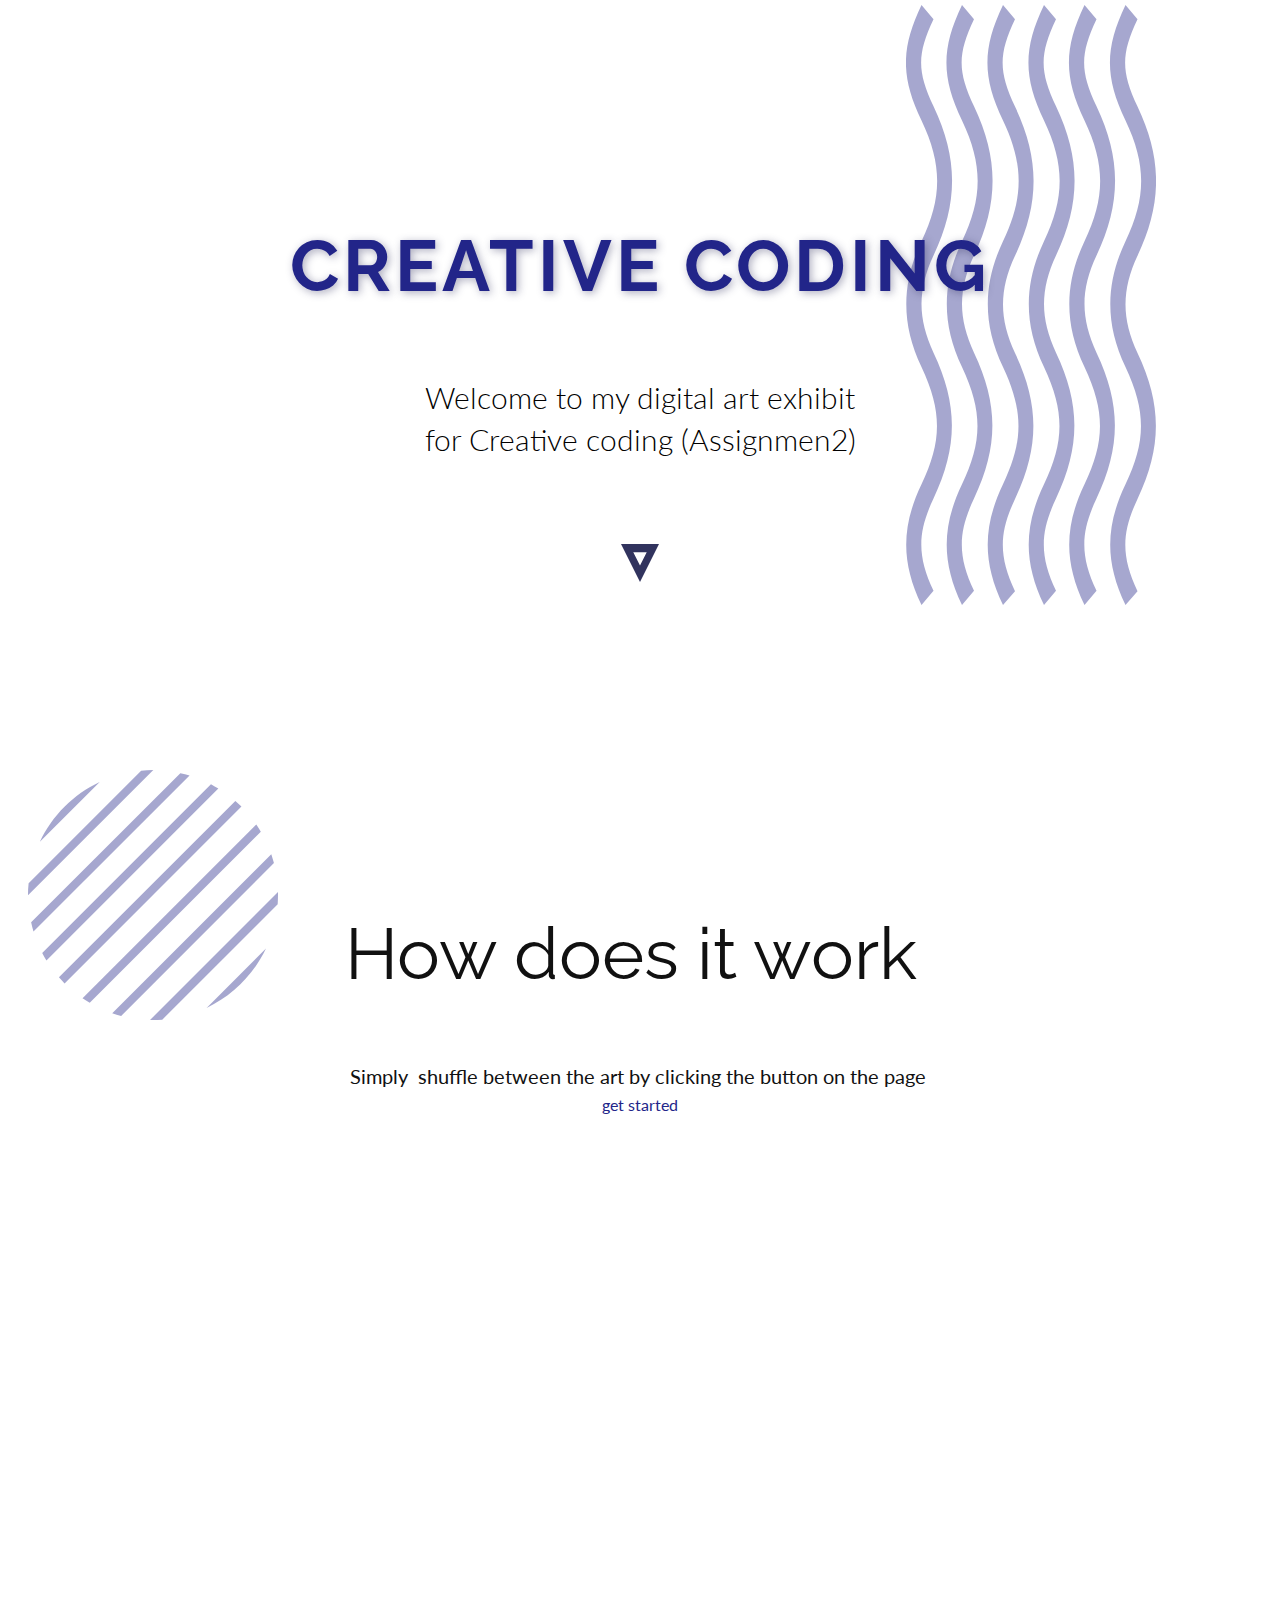
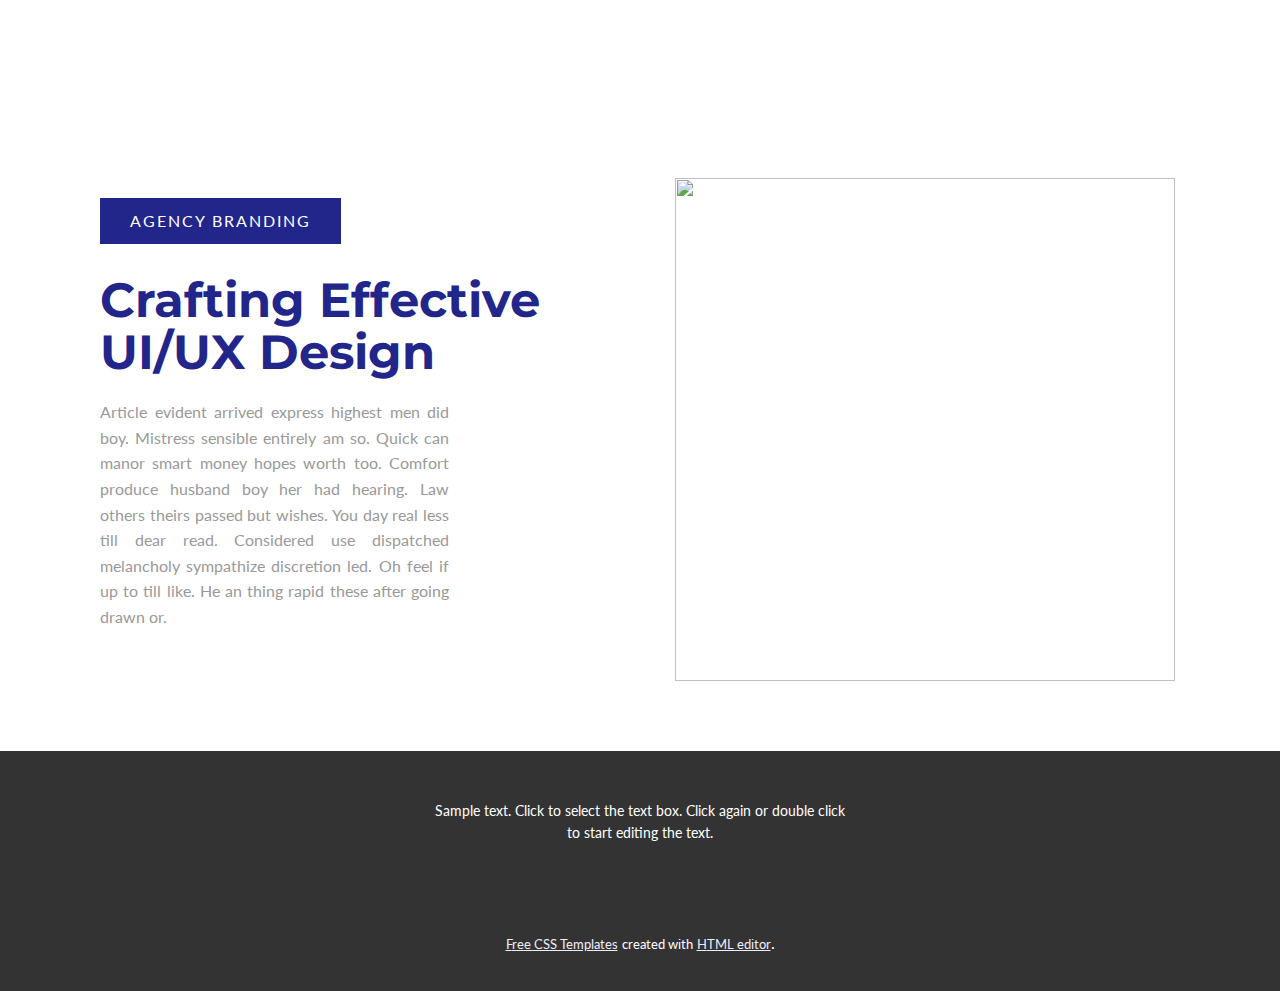
==== index.html @ d87fdcc7 "h" ====
<!DOCTYPE html>
<html style="font-size: 16px;">
  <head>
    <meta name="viewport" content="width=device-width, initial-scale=1.0">
    <meta charset="utf-8">
    <meta name="keywords" content="​digital agency, ​Crafting Effective UI/UX Design, Prototype a digital product idea, Our Features &amp;amp; Services., ​We Create Websites, ​We Create Digital, Web Design Trends, We build usable&nbsp;products., About Us">
    <meta name="description" content="">
    <meta name="page_type" content="np-template-header-footer-from-plugin">
    <title>how</title>
    <link rel="stylesheet" href="nicepage.css" media="screen">
<link rel="stylesheet" href="how.css" media="screen">
    <script class="u-script" type="text/javascript" src="jquery.js" defer=""></script>
    <script class="u-script" type="text/javascript" src="nicepage.js" defer=""></script>
    <meta name="generator" content="Nicepage 4.7.1, nicepage.com">
    <link id="u-theme-google-font" rel="stylesheet" href="https://fonts.googleapis.com/css?family=Raleway:100,100i,200,200i,300,300i,400,400i,500,500i,600,600i,700,700i,800,800i,900,900i|Lato:100,100i,300,300i,400,400i,700,700i,900,900i">
    <link id="u-page-google-font" rel="stylesheet" href="https://fonts.googleapis.com/css?family=Raleway:100,100i,200,200i,300,300i,400,400i,500,500i,600,600i,700,700i,800,800i,900,900i|Lato:100,100i,300,300i,400,400i,700,700i,900,900i|Montserrat:100,100i,200,200i,300,300i,400,400i,500,500i,600,600i,700,700i,800,800i,900,900i">
    
    
    
    
    <script type="application/ld+json">{
		"@context": "http://schema.org",
		"@type": "Organization",
		"name": ""
}</script>
    <meta name="theme-color" content="#222589">
    <meta property="og:title" content="how">
    <meta property="og:type" content="website">
  </head>
  <body data-home-page="how.html" data-home-page-title="how" class="u-body u-xl-mode"><header class="u-clearfix u-header u-sticky u-sticky-3f5c u-header" id="sec-3385"><div class="u-clearfix u-sheet u-sheet-1"></div></header>
    <section class="u-align-center u-clearfix u-section-1" id="sec-dc35">
      <div class="u-clearfix u-sheet u-sheet-1">
        <div class="u-opacity u-opacity-40 u-shape u-shape-svg u-text-palette-1-base u-shape-1">
          <svg class="u-svg-link" preserveAspectRatio="none" viewBox="0 0 100 160" style=""><use xmlns:xlink="http://www.w3.org/1999/xlink" xlink:href="#svg-8872"></use></svg>
          <svg class="u-svg-content" viewBox="0 0 100 160" x="0px" y="0px" id="svg-8872"><path d="M27.2,27c9.9,13.9,9.9,25.8,0,39.8c-6.4,9.1-6.4,16.8,0,25.9c9.8,13.8,9.8,25.1,0,38.9c-6.5,9.2-6.5,15.4,0,24.6l-4.8,3.8
	c-8-11.2-8.3-20.6,0-32.2c7.8-11,8.7-19,0-31.3c-8.3-11.6-7.9-22.4,0-33.5c8.2-11.4,8.5-20.3,0-32.2c-8.3-11.6-8.3-19.2,0-30.8
	l4.8,3.8C20.6,13.1,20.6,17.7,27.2,27z M11,27c9.9,13.9,9.9,25.8,0,39.8c-6.4,9.1-6.4,16.8,0,25.9c9.8,13.8,9.8,25.1,0,38.9
	c-6.5,9.2-6.5,15.4,0,24.6L6.2,160c-8-11.2-8.3-20.6,0-32.2c7.8-11,8.7-19,0-31.3c-8.3-11.6-7.9-22.4,0-33.5
	c8.2-11.4,8.5-20.3,0-32.2C-2.1,19.2-2.1,11.6,6.2,0L11,3.8C4.4,13.1,4.4,17.7,11,27z M38.8,127.8c7.8-11,8.7-19,0-31.3
	c-8.3-11.6-7.9-22.4,0-33.5c8.2-11.4,8.5-20.3,0-32.2c-8.3-11.6-8.3-19.2,0-30.8l4.8,3.8c-6.6,9.3-6.6,13.9,0,23.3
	c9.9,13.9,9.9,25.8,0,39.8c-6.4,9.1-6.4,16.8,0,25.9c9.8,13.8,9.8,25.1,0,38.9c-6.5,9.2-6.5,15.4,0,24.6l-4.8,3.7
	C30.8,148.8,30.5,139.4,38.8,127.8z M76.2,27c9.9,13.9,9.9,25.8,0,39.8c-6.4,9.1-6.4,16.8,0,25.9c9.8,13.8,9.8,25.1,0,38.9
	c-6.5,9.2-6.5,15.4,0,24.6l-4.8,3.8c-8-11.2-8.3-20.6,0-32.2c7.8-11,8.7-19,0-31.3c-8.3-11.6-7.9-22.4,0-33.5
	c8.2-11.4,8.5-20.3,0-32.2c-8.3-11.6-8.3-19.2,0-30.8l4.8,3.8C69.6,13.1,69.6,17.7,76.2,27z M60,27c9.9,13.9,9.9,25.8,0,39.8
	c-6.4,9.1-6.4,16.8,0,25.9c9.8,13.8,9.8,25.1,0,38.9c-6.5,9.2-6.5,15.4,0,24.6l-4.8,3.8c-8-11.2-8.3-20.6,0-32.2
	c7.8-11,8.7-19,0-31.3c-8.3-11.6-7.9-22.4,0-33.5c8.2-11.4,8.5-20.3,0-32.2c-8.3-11.6-8.3-19.2,0-30.8L60,3.8
	C53.4,13.1,53.4,17.7,60,27z M87.8,127.8c7.8-11,8.7-19,0-31.3c-8.3-11.6-7.9-22.4,0-33.5c8.2-11.4,8.5-20.3,0-32.2
	c-8.3-11.6-8.3-19.2,0-30.8l4.8,3.8c-6.6,9.3-6.6,13.9,0,23.3c9.9,13.9,9.9,25.8,0,39.8c-6.4,9.1-6.4,16.8,0,25.9
	c9.8,13.8,9.8,25.1,0,38.9c-6.5,9.2-6.5,15.4,0,24.6l-4.8,3.7C79.8,148.8,79.5,139.4,87.8,127.8z"></path></svg>
        </div>
        <h1 class="u-align-left u-text u-text-default u-text-palette-1-base u-text-1">Creative coding</h1>
        <h3 class="u-align-center u-custom-font u-font-lato u-text u-text-black u-text-2"> Welcome to my digital art exhibit<br>for&nbsp;Creative coding (Assignmen2)
        </h3>
        <div class="u-rotation-parent u-rotation-parent-1">
          <div class="u-flip-vertical u-rotate-270 u-shape u-shape-svg u-text-palette-1-dark-2 u-shape-2">
            <svg class="u-svg-link" preserveAspectRatio="none" viewBox="0 0 140 160" style=""><use xmlns:xlink="http://www.w3.org/1999/xlink" xlink:href="#svg-1314"></use></svg>
            <svg class="u-svg-content" viewBox="0 0 140 160" x="0px" y="0px" id="svg-1314"><path d="M30,51.7L79.5,80L30,108.3V51.7 M0,0v160l140-80L0,0L0,0z"></path></svg>
          </div>
        </div>
      </div>
    </section>
    <section class="u-align-center u-clearfix u-section-2" id="sec-7211">
      <div class="u-clearfix u-sheet u-sheet-1">
        <div class="u-opacity u-opacity-40 u-shape u-shape-svg u-text-palette-1-base u-shape-1">
          <svg class="u-svg-link" preserveAspectRatio="none" viewBox="0 0 160 160" style=""><use xmlns:xlink="http://www.w3.org/1999/xlink" xlink:href="#svg-4bc4"></use></svg>
          <svg class="u-svg-content" viewBox="0 0 160 160" x="0px" y="0px" id="svg-4bc4"><path d="M114.3,152.3l38-38C144.4,130.9,130.9,144.4,114.3,152.3z M117.1,9.1l-108,108c0.8,1.6,1.7,3.2,2.7,4.8l110-110
	C120.3,10.9,118.7,10,117.1,9.1z M97.5,2L2,97.5c0.4,2,1,4,1.5,5.9l99.9-99.9C101.5,2.9,99.5,2.4,97.5,2z M80,160c2,0,4-0.1,5.9-0.2
	l73.9-73.9c0.1-2,0.2-3.9,0.2-5.9c0-0.6,0-1.2,0-1.9L78.1,160C78.8,160,79.4,160,80,160z M34.9,146.1c1.5,1,3,2,4.6,2.9L149,39.5
	c-0.9-1.6-1.9-3.1-2.9-4.6L34.9,146.1z M132.7,19.8L19.8,132.7c1.2,1.3,2.3,2.6,3.6,3.9L136.6,23.4C135.3,22.2,134,21,132.7,19.8z
	 M59.6,157.4l97.8-97.8c-0.5-1.9-1.1-3.8-1.7-5.7L53.9,155.6C55.8,156.3,57.7,156.9,59.6,157.4z M7.6,45.9L45.9,7.6
	C29.1,15.5,15.5,29.1,7.6,45.9z M80,0c-2.6,0-5.1,0.1-7.6,0.4l-72,72C0.1,74.9,0,77.4,0,80c0,0.1,0,0.2,0,0.2L80.2,0
	C80.2,0,80.1,0,80,0z"></path></svg>
        </div>
        <h1 class="u-text u-text-default u-title u-text-1">How does it work&nbsp;</h1>
        <p class="u-large-text u-text u-text-variant u-text-2">Simply&nbsp; shuffle between the art by clicking the button on the page&nbsp;</p>
        <a href="danc.html"u-border-2 u-border-grey-dark-1 u-btn u-btn-round u-button-style u-radius-50 u-btn-1>get started</a>
      </div>
    </section>
    <section class="u-clearfix u-section-3" id="carousel_5b0f">
      <div class="u-clearfix u-sheet u-valign-middle u-sheet-1">
        <div class="u-clearfix u-expanded-width u-layout-wrap u-layout-wrap-1">
          <div class="u-layout">
            <div class="u-layout-row">
              <div class="u-container-style u-layout-cell u-size-30 u-layout-cell-1">
                <div class="u-container-layout u-container-layout-1">
                  <a href="https://nicepage.com/website-templates" class="u-active-palette-1-base u-border-none u-btn u-button-style u-hover-palette-1-dark-1 u-text-body-alt-color u-btn-1">agency branding</a>
                  <h2 class="u-custom-font u-font-montserrat u-text u-text-1"> Crafting Effective UI/UX Design</h2>
                  <p class="u-align-justify u-text u-text-grey-40 u-text-2"> Article evident arrived express highest men did boy. Mistress sensible entirely am so. Quick can manor smart money hopes worth too. Comfort produce husband boy her had hearing. Law others theirs passed but wishes. You day real less till dear read. Considered use dispatched melancholy sympathize discretion led. Oh feel if up to till like.&nbsp;He an thing rapid these after going drawn or.&nbsp;</p>
                </div>
              </div>
              <div class="u-align-center u-container-style u-layout-cell u-size-30 u-layout-cell-2">
                <div class="u-container-layout u-valign-middle-lg u-valign-middle-md u-valign-middle-sm u-valign-middle-xs u-valign-top-xl u-container-layout-2">
                  <img class="u-image u-image-contain u-image-default u-image-1" src="images/bbb.png" alt="" data-image-width="954" data-image-height="1050">
                </div>
              </div>
            </div>
          </div>
        </div>
      </div>
    </section>
    
    
    <footer class="u-align-center u-clearfix u-footer u-grey-80 u-footer" id="sec-d120"><div class="u-clearfix u-sheet u-sheet-1">
        <p class="u-small-text u-text u-text-variant u-text-1">Sample text. Click to select the text box. Click again or double click to start editing the text.</p>
      </div></footer>
    <section class="u-backlink u-clearfix u-grey-80">
      <a class="u-link" href="https://nicepage.com/css-templates" target="_blank">
        <span>Free CSS Templates</span>
      </a>
      <p class="u-text">
        <span>created with</span>
      </p>
      <a class="u-link" href="https://nicepage.com/wysiwyg-html-editor" target="_blank">
        <span>HTML editor</span>
      </a>. 
    </section>
  </body>
</html>
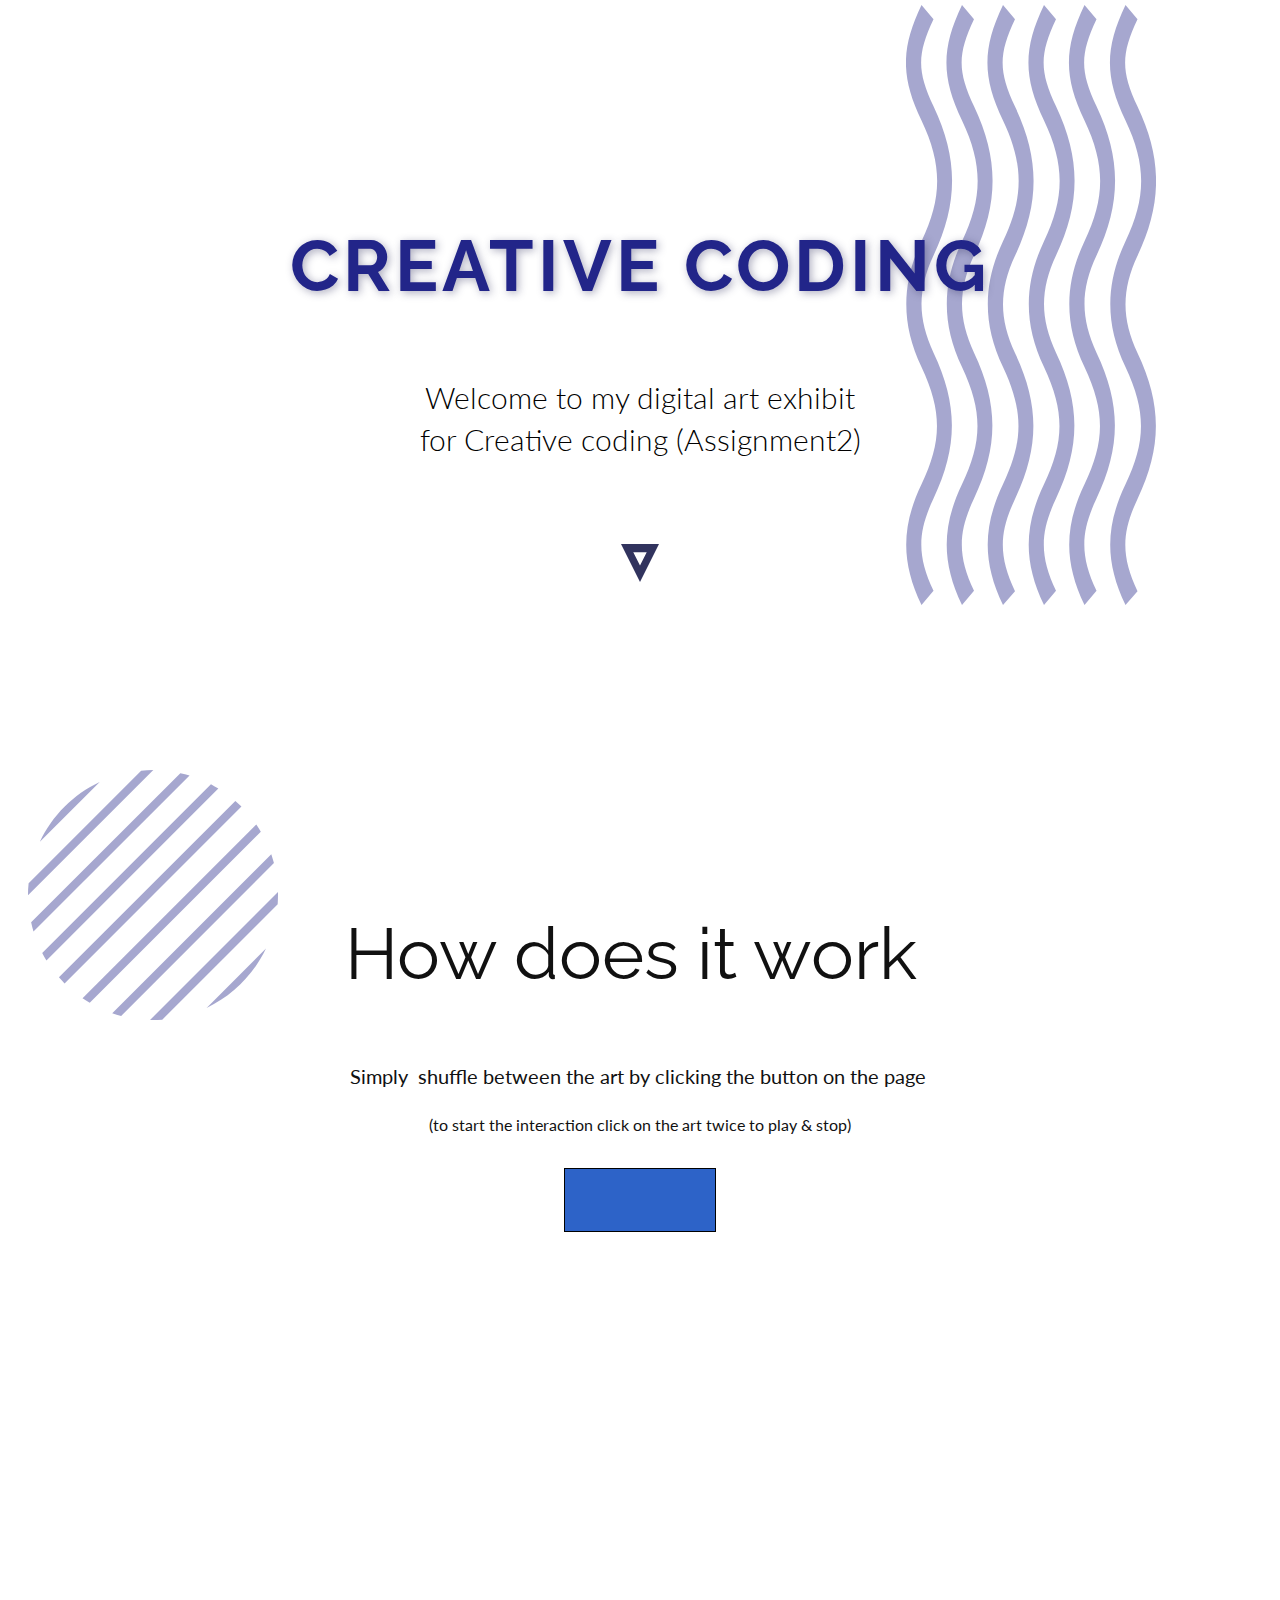
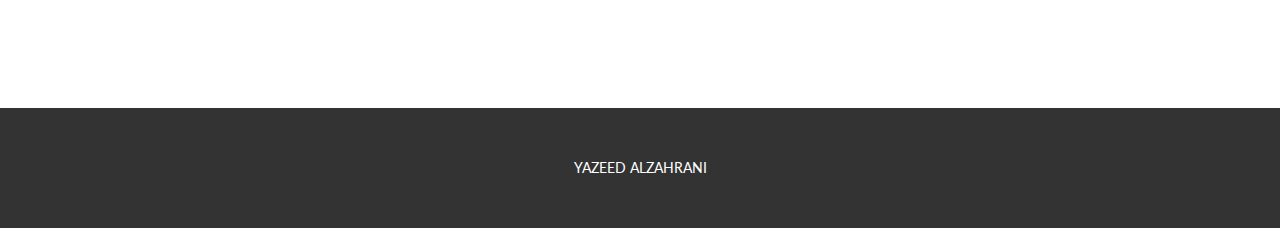
==== commit f14ddc1c: "a" ====
--- a/index.html
+++ b/index.html
@@ -15,7 +15,18 @@
     <link id="u-theme-google-font" rel="stylesheet" href="https://fonts.googleapis.com/css?family=Raleway:100,100i,200,200i,300,300i,400,400i,500,500i,600,600i,700,700i,800,800i,900,900i|Lato:100,100i,300,300i,400,400i,700,700i,900,900i">
     <link id="u-page-google-font" rel="stylesheet" href="https://fonts.googleapis.com/css?family=Raleway:100,100i,200,200i,300,300i,400,400i,500,500i,600,600i,700,700i,800,800i,900,900i|Lato:100,100i,300,300i,400,400i,700,700i,900,900i|Montserrat:100,100i,200,200i,300,300i,400,400i,500,500i,600,600i,700,700i,800,800i,900,900i">
     
-    
+    <style>
+      
+       a {
+          color: #2d63c8;
+          background-color: #2d63c8;
+          font-size: 20px;
+          border: 1px solid #010101;
+          margin: 10px;
+          padding: 15px 50px;
+        }
+       
+     </style>
     
     
     <script type="application/ld+json">{
@@ -49,7 +60,7 @@
 	c9.8,13.8,9.8,25.1,0,38.9c-6.5,9.2-6.5,15.4,0,24.6l-4.8,3.7C79.8,148.8,79.5,139.4,87.8,127.8z"></path></svg>
         </div>
         <h1 class="u-align-left u-text u-text-default u-text-palette-1-base u-text-1">Creative coding</h1>
-        <h3 class="u-align-center u-custom-font u-font-lato u-text u-text-black u-text-2"> Welcome to my digital art exhibit<br>for&nbsp;Creative coding (Assignmen2)
+        <h3 class="u-align-center u-custom-font u-font-lato u-text u-text-black u-text-2"> Welcome to my digital art exhibit<br>for&nbsp;Creative coding (Assignment2)
         </h3>
         <div class="u-rotation-parent u-rotation-parent-1">
           <div class="u-flip-vertical u-rotate-270 u-shape u-shape-svg u-text-palette-1-dark-2 u-shape-2">
@@ -73,46 +84,16 @@
         </div>
         <h1 class="u-text u-text-default u-title u-text-1">How does it work&nbsp;</h1>
         <p class="u-large-text u-text u-text-variant u-text-2">Simply&nbsp; shuffle between the art by clicking the button on the page&nbsp;</p>
-        <a href="danc.html"u-border-2 u-border-grey-dark-1 u-btn u-btn-round u-button-style u-radius-50 u-btn-1>get started</a>
-      </div>
-    </section>
-    <section class="u-clearfix u-section-3" id="carousel_5b0f">
-      <div class="u-clearfix u-sheet u-valign-middle u-sheet-1">
-        <div class="u-clearfix u-expanded-width u-layout-wrap u-layout-wrap-1">
-          <div class="u-layout">
-            <div class="u-layout-row">
-              <div class="u-container-style u-layout-cell u-size-30 u-layout-cell-1">
-                <div class="u-container-layout u-container-layout-1">
-                  <a href="https://nicepage.com/website-templates" class="u-active-palette-1-base u-border-none u-btn u-button-style u-hover-palette-1-dark-1 u-text-body-alt-color u-btn-1">agency branding</a>
-                  <h2 class="u-custom-font u-font-montserrat u-text u-text-1"> Crafting Effective UI/UX Design</h2>
-                  <p class="u-align-justify u-text u-text-grey-40 u-text-2"> Article evident arrived express highest men did boy. Mistress sensible entirely am so. Quick can manor smart money hopes worth too. Comfort produce husband boy her had hearing. Law others theirs passed but wishes. You day real less till dear read. Considered use dispatched melancholy sympathize discretion led. Oh feel if up to till like.&nbsp;He an thing rapid these after going drawn or.&nbsp;</p>
-                </div>
-              </div>
-              <div class="u-align-center u-container-style u-layout-cell u-size-30 u-layout-cell-2">
-                <div class="u-container-layout u-valign-middle-lg u-valign-middle-md u-valign-middle-sm u-valign-middle-xs u-valign-top-xl u-container-layout-2">
-                  <img class="u-image u-image-contain u-image-default u-image-1" src="images/bbb.png" alt="" data-image-width="954" data-image-height="1050">
-                </div>
-              </div>
-            </div>
-          </div>
-        </div>
+        <p>(to start the interaction click on the art twice to play & stop)</p>
+        <a type="button" name="myButton" href="danc.html">Begin</a>
+
       </div>
     </section>
     
+    <footer class="u-align-center u-clearfix u-footer u-grey-80 u-footer" id="sec-d120"><div class="u-clearfix u-sheet u-sheet-1">
+        <p class="u-small-text u-text u-text-variant u-text-1">YAZEED ALZAHRANI</p>
+      </div></footer>
     
-    <footer class="u-align-center u-clearfix u-footer u-grey-80 u-footer" id="sec-d120"><div class="u-clearfix u-sheet u-sheet-1">
-        <p class="u-small-text u-text u-text-variant u-text-1">Sample text. Click to select the text box. Click again or double click to start editing the text.</p>
-      </div></footer>
-    <section class="u-backlink u-clearfix u-grey-80">
-      <a class="u-link" href="https://nicepage.com/css-templates" target="_blank">
-        <span>Free CSS Templates</span>
-      </a>
-      <p class="u-text">
-        <span>created with</span>
-      </p>
-      <a class="u-link" href="https://nicepage.com/wysiwyg-html-editor" target="_blank">
-        <span>HTML editor</span>
-      </a>. 
     </section>
   </body>
 </html>